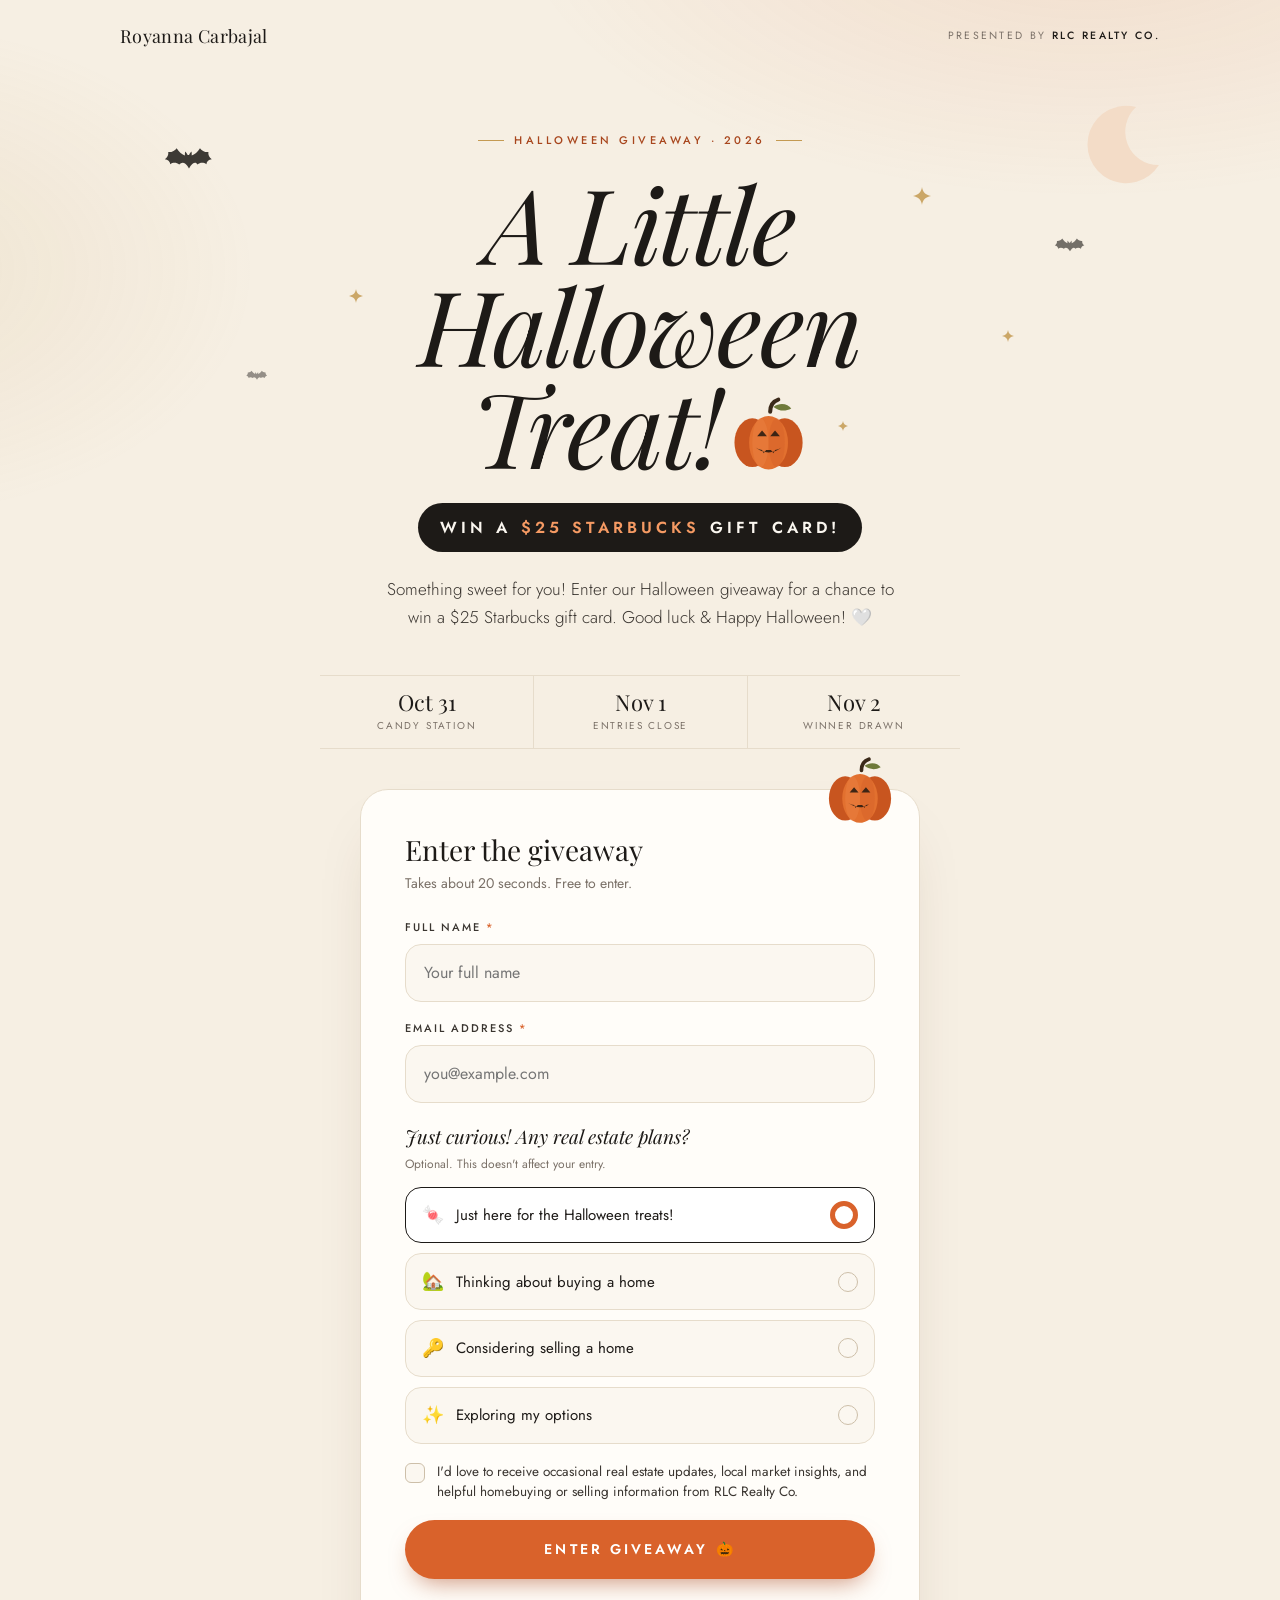
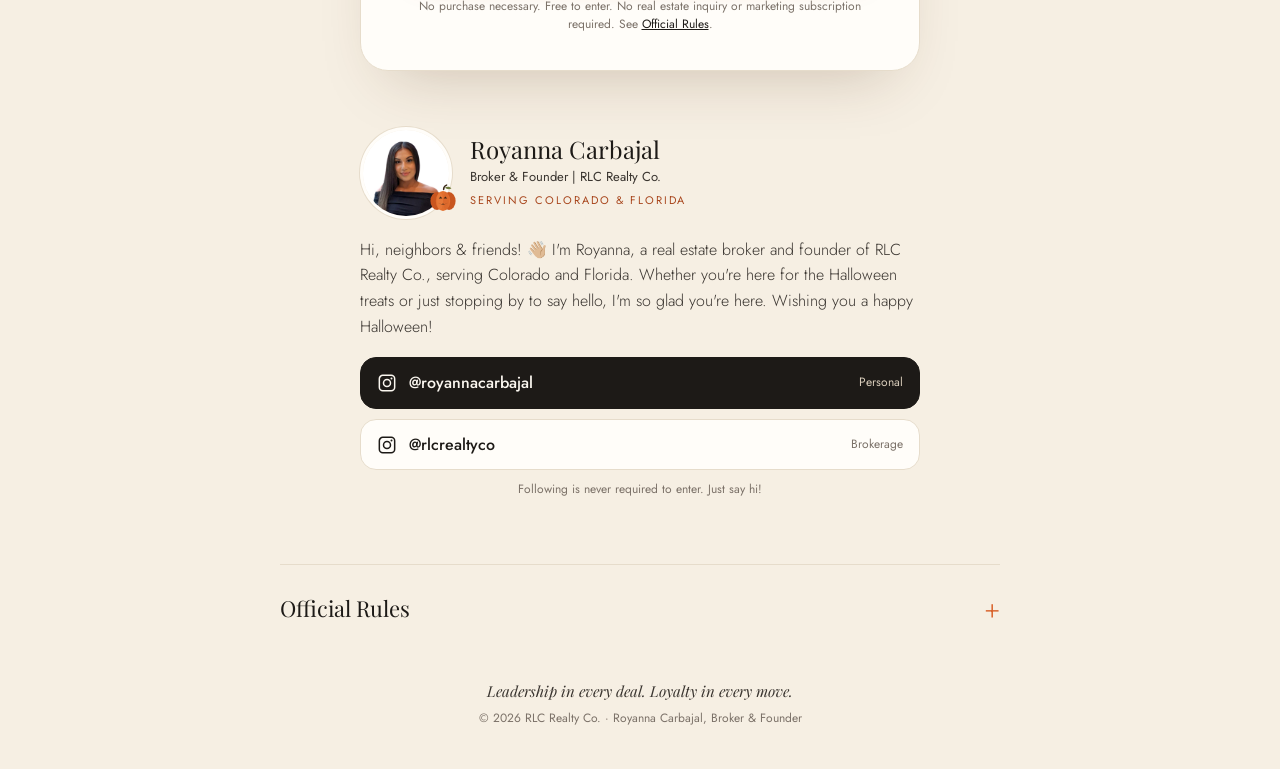
==== halloween/index.html @ 091393b0 "Add Halloween Giveaway 2026 landing page at /halloween Co-Authored-By: Claude Opus 5.5 <noreply@anth" ====
<!DOCTYPE html>
<html lang="en">
<head>
<meta charset="UTF-8" />
<meta name="viewport" content="width=device-width, initial-scale=1.0, viewport-fit=cover" />
<title>A Little Halloween Treat! 🎃 | Royanna Carbajal</title>
<meta name="description" content="Enter for a chance to win a $25 Starbucks gift card. A Halloween giveaway from Royanna Carbajal, presented by RLC Realty Co." />
<meta name="theme-color" content="#f6efe3" />
<meta property="og:title" content="A Little Halloween Treat! 🎃 Win a $25 Starbucks gift card" />
<meta property="og:description" content="Something sweet for you! Free to enter. Presented by RLC Realty Co." />
<meta property="og:image" content="https://www.royannacarbajal.com/halloween/royanna.jpg" />
<meta property="og:url" content="https://www.royannacarbajal.com/halloween" />
<meta property="og:type" content="website" />
<link rel="icon" href="data:image/svg+xml,<svg xmlns='http://www.w3.org/2000/svg' viewBox='0 0 100 100'><text y='.9em' font-size='90'>🎃</text></svg>" />
<link rel="preconnect" href="https://fonts.googleapis.com">
<link rel="preconnect" href="https://fonts.gstatic.com" crossorigin>
<link href="https://fonts.googleapis.com/css2?family=Playfair+Display:ital,wght@0,400;0,500;0,600;1,400;1,500&family=Jost:wght@300;400;500;600&display=swap" rel="stylesheet">
<style>
  :root {
    --cream: #f6efe3;
    --ivory: #fbf7f0;
    --paper: #fffdf9;
    --ink: #1d1a17;
    --charcoal: #3a3530;
    --muted: #7b7168;
    --line: #e6dccb;
    --pumpkin: #d9622b;
    --burnt: #a8461d;
    --gold: #c49a52;
    --blush: #f3dcc7;
  }
  * { box-sizing: border-box; margin: 0; padding: 0; }
  html { scroll-behavior: smooth; -webkit-text-size-adjust: 100%; }
  body {
    font-family: 'Jost', system-ui, sans-serif;
    font-weight: 400;
    color: var(--ink);
    background: var(--cream);
    line-height: 1.6;
    overflow-x: hidden;
  }
  /* soft paper grain + warm glow */
  body::before {
    content: ""; position: fixed; inset: 0; pointer-events: none; z-index: 0;
    background:
      radial-gradient(60rem 30rem at 85% -10%, rgba(217,98,43,.13), transparent 60%),
      radial-gradient(40rem 26rem at -10% 30%, rgba(196,154,82,.12), transparent 60%);
  }
  a { color: inherit; }
  .wrap { position: relative; z-index: 1; max-width: 1080px; margin: 0 auto; padding: 0 20px; }

  /* ---------- Top bar ---------- */
  .topbar { display: flex; justify-content: space-between; align-items: center; padding: 22px 0 0; gap: 12px; }
  .wordmark { font-family: 'Playfair Display', serif; font-size: 18px; letter-spacing: .02em; text-decoration: none; }
  .presented { font-size: 10.5px; letter-spacing: .22em; text-transform: uppercase; color: var(--muted); text-align: right; }
  .presented b { color: var(--ink); font-weight: 500; }

  /* ---------- Hero ---------- */
  .hero { position: relative; text-align: center; padding: 56px 0 36px; }
  .eyebrow {
    display: inline-flex; align-items: center; gap: 10px;
    font-size: 11px; letter-spacing: .32em; text-transform: uppercase; color: var(--burnt); font-weight: 500;
  }
  .eyebrow::before, .eyebrow::after { content: ""; width: 26px; height: 1px; background: var(--gold); }
  h1 {
    font-family: 'Playfair Display', serif; font-weight: 400; font-style: italic;
    font-size: clamp(44px, 11vw, 104px); line-height: .98; letter-spacing: -.02em;
    margin: 22px auto 0; max-width: 11ch;
  }
  h1 .pump { display: inline-block; width: .78em; height: .78em; vertical-align: -.06em; margin-left: .08em; }
  h1 .pump svg { width: 100%; height: 100%; animation: wobble 4.5s ease-in-out infinite; transform-origin: 50% 90%; }
  .prize {
    margin: 26px auto 0; display: inline-block;
    font-size: clamp(13px, 3.6vw, 16px); font-weight: 600; letter-spacing: .26em; text-transform: uppercase;
    padding: 12px 22px; border-radius: 999px; background: var(--ink); color: var(--ivory);
  }
  .prize em { font-style: normal; color: #f59a63; }
  .lede {
    max-width: 520px; margin: 24px auto 0; font-size: 17px; color: var(--charcoal); font-weight: 300;
  }

  /* floating decorations */
  .deco { position: absolute; pointer-events: none; color: var(--ink); opacity: .85; }
  .deco svg { display: block; width: 100%; height: 100%; }
  .bat1 { width: 54px; top: 34px; left: 4%; animation: flutter 7s ease-in-out infinite; }
  .bat2 { width: 34px; top: 120px; right: 7%; animation: flutter 9s ease-in-out -2s infinite; opacity: .6; }
  .bat3 { width: 24px; top: 250px; left: 12%; animation: flutter 8s ease-in-out -4s infinite; opacity: .45; }
  .star { color: var(--gold); animation: twinkle 3.2s ease-in-out infinite; }
  .s1 { width: 18px; top: 70px; right: 22%; }
  .s2 { width: 12px; top: 210px; right: 14%; animation-delay: -1s; }
  .s3 { width: 14px; top: 170px; left: 22%; animation-delay: -2s; }
  .s4 { width: 10px; top: 300px; right: 30%; animation-delay: -.5s; }
  .moon { width: 88px; top: 18px; right: -6px; color: var(--blush); opacity: 1; }

  @keyframes flutter { 0%,100% { transform: translate(0,0) rotate(-4deg); } 50% { transform: translate(14px,-12px) rotate(5deg); } }
  @keyframes twinkle { 0%,100% { transform: scale(1); opacity: .9; } 50% { transform: scale(.55); opacity: .35; } }
  @keyframes wobble { 0%,100% { transform: rotate(-4deg); } 50% { transform: rotate(4deg); } }

  /* ---------- Dates ribbon ---------- */
  .dates {
    display: grid; grid-template-columns: repeat(3, 1fr); max-width: 640px; margin: 8px auto 0;
    border-top: 1px solid var(--line); border-bottom: 1px solid var(--line);
  }
  .dates > div { padding: 14px 8px; text-align: center; }
  .dates > div + div { border-left: 1px solid var(--line); }
  .dates .d { font-family: 'Playfair Display', serif; font-size: 22px; line-height: 1.1; }
  .dates .l { font-size: 10px; letter-spacing: .18em; text-transform: uppercase; color: var(--muted); margin-top: 4px; }

  /* ---------- Card / form ---------- */
  .card {
    position: relative; max-width: 560px; margin: 40px auto 0;
    background: var(--paper); border: 1px solid var(--line); border-radius: 28px;
    padding: 36px 28px 30px; box-shadow: 0 30px 60px -30px rgba(80,45,15,.25);
  }
  .card .corner { position: absolute; width: 74px; top: -36px; right: 22px; }
  .card h2 { font-family: 'Playfair Display', serif; font-weight: 400; font-size: 28px; line-height: 1.15; }
  .card .sub { color: var(--muted); font-size: 14px; margin-top: 6px; }
  form { margin-top: 24px; display: grid; gap: 18px; }
  label.f { display: block; font-size: 11px; letter-spacing: .18em; text-transform: uppercase; font-weight: 500; margin-bottom: 8px; color: var(--charcoal); }
  label.f span { color: var(--pumpkin); }
  input[type=text], input[type=email] {
    width: 100%; font: inherit; font-size: 16px; color: var(--ink);
    padding: 15px 18px; border-radius: 16px; border: 1px solid var(--line); background: var(--ivory);
    transition: border-color .2s, box-shadow .2s, background .2s;
  }
  input[type=text]:focus, input[type=email]:focus { outline: none; border-color: var(--pumpkin); background: #fff; box-shadow: 0 0 0 4px rgba(217,98,43,.14); }
  input.bad { border-color: #c0392b; }
  .err { color: #b03a22; font-size: 13px; margin-top: 6px; display: none; }
  .err.show { display: block; }

  fieldset { border: 0; }
  legend { font-family: 'Playfair Display', serif; font-style: italic; font-size: 19px; margin-bottom: 4px; }
  .opt-note { font-size: 12px; color: var(--muted); margin-bottom: 12px; }
  .chips { display: grid; gap: 10px; }
  .chip { position: relative; }
  .chip input { position: absolute; opacity: 0; inset: 0; }
  .chip label {
    display: flex; align-items: center; gap: 12px; cursor: pointer;
    padding: 13px 16px; border-radius: 16px; border: 1px solid var(--line); background: var(--ivory);
    font-size: 15px; transition: all .2s;
  }
  .chip label .em { font-size: 18px; width: 22px; text-align: center; }
  .chip label::after {
    content: ""; margin-left: auto; width: 18px; height: 18px; border-radius: 50%;
    border: 1.5px solid #cdbfa9; transition: all .2s; flex: none;
  }
  .chip input:checked + label { border-color: var(--ink); background: #fff; }
  .chip input:checked + label::after { border: 5.5px solid var(--pumpkin); }
  .chip input:focus-visible + label { box-shadow: 0 0 0 4px rgba(217,98,43,.18); }

  .consent { display: flex; gap: 12px; align-items: flex-start; font-size: 13.5px; color: var(--charcoal); line-height: 1.5; cursor: pointer; }
  .consent input { appearance: none; flex: none; width: 20px; height: 20px; margin-top: 1px; border: 1.5px solid #cdbfa9; border-radius: 6px; background: var(--ivory); cursor: pointer; display: grid; place-items: center; }
  .consent input:checked { background: var(--ink); border-color: var(--ink); }
  .consent input:checked::after { content: ""; width: 5px; height: 10px; border: solid #fff; border-width: 0 2px 2px 0; transform: rotate(45deg) translate(-1px,-1px); }
  .consent input:focus-visible { box-shadow: 0 0 0 4px rgba(217,98,43,.18); }

  .hp { position: absolute; left: -9999px; width: 1px; height: 1px; overflow: hidden; }

  button.cta {
    width: 100%; font: inherit; font-size: 14px; font-weight: 600; letter-spacing: .22em; text-transform: uppercase;
    color: #fff; background: var(--pumpkin); border: 0; border-radius: 999px; padding: 18px 20px; cursor: pointer;
    box-shadow: 0 12px 24px -10px rgba(168,70,29,.6); transition: transform .15s, background .2s, box-shadow .2s;
  }
  button.cta:hover { background: var(--burnt); transform: translateY(-1px); }
  button.cta:active { transform: translateY(1px); }
  button.cta[disabled] { opacity: .65; cursor: wait; }
  .fine { font-size: 12px; color: var(--muted); text-align: center; line-height: 1.55; }
  .fine a { color: var(--ink); }
  .form-msg { text-align: center; font-size: 14px; padding: 12px 14px; border-radius: 14px; background: var(--blush); display: none; }
  .form-msg.show { display: block; }

  /* ---------- Thank you ---------- */
  #thanks { display: none; text-align: center; }
  #thanks.show { display: block; animation: rise .6s ease both; }
  #thanks h2 { font-size: clamp(34px, 9vw, 48px); font-style: italic; }
  #thanks .msg { margin: 14px auto 0; max-width: 420px; color: var(--charcoal); }
  .announce {
    margin: 26px auto 0; padding: 18px; border-radius: 20px; background: var(--ink); color: var(--ivory);
  }
  .announce .big { font-family: 'Playfair Display', serif; font-size: 24px; }
  .announce .small { font-size: 13px; opacity: .8; margin-top: 4px; }
  @keyframes rise { from { opacity: 0; transform: translateY(14px); } to { opacity: 1; transform: none; } }

  /* candy confetti */
  .confetti { position: fixed; inset: 0; pointer-events: none; z-index: 50; overflow: hidden; }
  .confetti i { position: absolute; top: -30px; font-style: normal; animation: fall linear forwards; }
  @keyframes fall { to { transform: translateY(110vh) rotate(540deg); } }

  /* ---------- Intro ---------- */
  .intro { max-width: 560px; margin: 56px auto 0; }
  .intro-head { display: flex; align-items: center; gap: 18px; }
  .avatar { position: relative; flex: none; width: 92px; height: 92px; }
  .avatar img { width: 100%; height: 100%; object-fit: cover; border-radius: 50%; border: 3px solid var(--paper); box-shadow: 0 0 0 1px var(--line); background: var(--blush); }
  .avatar .mini { position: absolute; right: -6px; bottom: -2px; width: 30px; }
  .intro .name { font-family: 'Playfair Display', serif; font-size: 24px; line-height: 1.15; }
  .intro .role { font-size: 13px; color: var(--charcoal); margin-top: 3px; }
  .intro .where { font-size: 11px; letter-spacing: .18em; text-transform: uppercase; color: var(--burnt); margin-top: 4px; }
  .intro p.hello { margin-top: 18px; color: var(--charcoal); font-weight: 300; font-size: 16px; }
  .socials { display: grid; gap: 10px; margin-top: 18px; }
  .ig {
    display: flex; align-items: center; gap: 12px; text-decoration: none;
    padding: 12px 16px; border-radius: 16px; border: 1px solid var(--line); background: var(--paper); transition: all .2s;
  }
  .ig:hover { border-color: var(--ink); transform: translateY(-1px); }
  .ig svg { width: 20px; height: 20px; flex: none; }
  .ig .h { font-weight: 500; }
  .ig .t { font-size: 12px; color: var(--muted); margin-left: auto; }
  .ig.primary { background: var(--ink); color: var(--ivory); border-color: var(--ink); }
  .ig.primary .t { color: #d9cdbb; }
  .follow-note { font-size: 12px; color: var(--muted); margin-top: 10px; text-align: center; }

  /* ---------- Rules ---------- */
  .rules { max-width: 720px; margin: 64px auto 0; border-top: 1px solid var(--line); padding-top: 22px; }
  .rules summary {
    cursor: pointer; list-style: none; display: flex; justify-content: space-between; align-items: center;
    font-family: 'Playfair Display', serif; font-size: 22px;
  }
  .rules summary::-webkit-details-marker { display: none; }
  .rules summary::after { content: "+"; font-family: 'Jost', sans-serif; font-weight: 300; font-size: 28px; color: var(--pumpkin); }
  .rules[open] summary::after { content: "–"; }
  .rules .body { font-size: 14px; color: var(--charcoal); margin-top: 14px; }
  .rules .body h3 { font-size: 11px; letter-spacing: .18em; text-transform: uppercase; font-weight: 600; margin: 18px 0 4px; color: var(--ink); }
  .rules .body p { margin-bottom: 6px; }

  footer { text-align: center; padding: 48px 0 40px; font-size: 12px; color: var(--muted); }
  footer .tag { font-family: 'Playfair Display', serif; font-style: italic; font-size: 15px; color: var(--charcoal); margin-bottom: 6px; }

  @media (max-width: 480px) {
    .wordmark { font-size: 16px; }
    .eyebrow { letter-spacing: .22em; font-size: 10.5px; }
    .eyebrow::before, .eyebrow::after { width: 14px; }
    .prize { letter-spacing: .12em; font-size: 12.5px; padding: 12px 18px; }
    .moon { width: 64px; top: 70px; }
  }
  @media (min-width: 720px) {
    .card { padding: 44px 44px 36px; }
    .hero { padding-top: 72px; }
  }
  @media (prefers-reduced-motion: reduce) {
    *, *::before, *::after { animation: none !important; transition: none !important; }
  }
</style>
</head>
<body>

<!-- reusable SVG shapes -->
<svg width="0" height="0" style="position:absolute" aria-hidden="true">
  <defs>
    <symbol id="bat" viewBox="0 0 64 32"><path fill="currentColor" d="M32 10c1.6-3 3-4 3-4s.4 3 .2 4.6c3.2-1 7.4-4.4 9.8-8.6 1.8 3 6 5 10 4.6-.6 3.4 1 6.4 4 8.4-3.6.4-6 2.6-6.4 6-3-2.2-7.2-2.4-10.6.2C40 18 36.4 18.6 32 26c-4.4-7.4-8-8-11.6-4.8-3.4-2.6-7.6-2.4-10.6-.2-.4-3.4-2.8-5.6-6.4-6 3-2 4.6-5 4-8.4 4 .4 8.2-1.6 10-4.6 2.4 4.2 6.6 7.6 9.8 8.6-.2-1.6.2-4.6.2-4.6s1.4 1 3 4z"/></symbol>
    <symbol id="star" viewBox="0 0 24 24"><path fill="currentColor" d="M12 0c.8 6.6 4.6 10.6 12 12-7.4 1.4-11.2 5.4-12 12-.8-6.6-4.6-10.6-12-12C7.4 10.6 11.2 6.6 12 0z"/></symbol>
    <symbol id="pumpkin" viewBox="0 0 100 100">
      <path d="M52 22c0-8 4-13 10-15" fill="none" stroke="#3b2a1a" stroke-width="5" stroke-linecap="round"/>
      <path d="M56 16c8-6 18-4 22 2-8 4-15 3-22-2z" fill="#6f7a3a"/>
      <ellipse cx="30" cy="60" rx="22" ry="30" fill="#c8551f"/>
      <ellipse cx="70" cy="60" rx="22" ry="30" fill="#c8551f"/>
      <ellipse cx="50" cy="60" rx="24" ry="33" fill="#e2702f"/>
      <ellipse cx="40" cy="60" rx="10" ry="30" fill="#ea8040" opacity=".55"/>
      <ellipse cx="60" cy="60" rx="10" ry="30" fill="#d5622a" opacity=".45"/>
      <path d="M36 52l6-7 6 7zM52 52l6-7 6 7z" fill="#2b1d12" opacity=".9"/>
      <path d="M34 66q16 12 32 0-4 3-8 3l-2 4-3-4h-6l-3 4-2-4q-4 0-8-3z" fill="#2b1d12" opacity=".9"/>
    </symbol>
    <symbol id="moon" viewBox="0 0 100 100"><path fill="currentColor" d="M66 8a44 44 0 1 0 26 66A38 38 0 0 1 66 8z"/></symbol>
    <symbol id="igicon" viewBox="0 0 24 24"><path fill="none" stroke="currentColor" stroke-width="1.8" d="M7 2.8h10A4.2 4.2 0 0 1 21.2 7v10a4.2 4.2 0 0 1-4.2 4.2H7A4.2 4.2 0 0 1 2.8 17V7A4.2 4.2 0 0 1 7 2.8z"/><circle cx="12" cy="12" r="4.2" fill="none" stroke="currentColor" stroke-width="1.8"/><circle cx="17.4" cy="6.6" r="1.2" fill="currentColor"/></symbol>
  </defs>
</svg>

<div class="wrap">
  <header class="topbar">
    <a class="wordmark" href="/">Royanna Carbajal</a>
    <div class="presented">Presented by <b>RLC&nbsp;Realty&nbsp;Co.</b></div>
  </header>

  <section class="hero" id="top">
    <span class="deco moon" aria-hidden="true"><svg><use href="#moon"/></svg></span>
    <span class="deco bat1" aria-hidden="true"><svg><use href="#bat"/></svg></span>
    <span class="deco bat2" aria-hidden="true"><svg><use href="#bat"/></svg></span>
    <span class="deco bat3" aria-hidden="true"><svg><use href="#bat"/></svg></span>
    <span class="deco star s1" aria-hidden="true"><svg><use href="#star"/></svg></span>
    <span class="deco star s2" aria-hidden="true"><svg><use href="#star"/></svg></span>
    <span class="deco star s3" aria-hidden="true"><svg><use href="#star"/></svg></span>
    <span class="deco star s4" aria-hidden="true"><svg><use href="#star"/></svg></span>

    <div class="eyebrow">Halloween Giveaway · 2026</div>
    <h1>A Little Halloween Treat!<span class="pump" role="img" aria-label="pumpkin"><svg><use href="#pumpkin"/></svg></span></h1>
    <div class="prize">Win a <em>$25 Starbucks</em> gift card!</div>
    <p class="lede">Something sweet for you! Enter our Halloween giveaway for a chance to win a $25 Starbucks gift card. Good luck &amp; Happy Halloween! 🤍</p>
  </section>

  <div class="dates" aria-label="Giveaway dates">
    <div><div class="d">Oct 31</div><div class="l">Candy station</div></div>
    <div><div class="d">Nov 1</div><div class="l">Entries close</div></div>
    <div><div class="d">Nov 2</div><div class="l">Winner drawn</div></div>
  </div>

  <main class="card" id="entry">
    <span class="corner" aria-hidden="true"><svg viewBox="0 0 100 100"><use href="#pumpkin"/></svg></span>

    <div id="entry-form">
      <h2>Enter the giveaway</h2>
      <p class="sub">Takes about 20 seconds. Free to enter.</p>

      <form id="form" novalidate>
        <input type="hidden" name="source" id="source" value="direct" />
        <div class="hp" aria-hidden="true"><label>Leave this empty <input type="text" name="website" id="website" tabindex="-1" autocomplete="off" /></label></div>

        <div>
          <label class="f" for="name">Full name <span>*</span></label>
          <input type="text" id="name" name="name" placeholder="Your full name" autocomplete="name" maxlength="120" required />
          <div class="err" id="name-err">Please enter your name.</div>
        </div>

        <div>
          <label class="f" for="email">Email address <span>*</span></label>
          <input type="email" id="email" name="email" placeholder="you@example.com" autocomplete="email" inputmode="email" maxlength="254" required />
          <div class="err" id="email-err">Please enter a valid email address.</div>
        </div>

        <fieldset>
          <legend>Just curious! Any real estate plans?</legend>
          <p class="opt-note">Optional. This doesn't affect your entry.</p>
          <div class="chips">
            <div class="chip"><input type="radio" name="interest" id="i1" value="halloween" checked><label for="i1"><span class="em">🍬</span>Just here for the Halloween treats!</label></div>
            <div class="chip"><input type="radio" name="interest" id="i2" value="buying"><label for="i2"><span class="em">🏡</span>Thinking about buying a home</label></div>
            <div class="chip"><input type="radio" name="interest" id="i3" value="selling"><label for="i3"><span class="em">🔑</span>Considering selling a home</label></div>
            <div class="chip"><input type="radio" name="interest" id="i4" value="exploring"><label for="i4"><span class="em">✨</span>Exploring my options</label></div>
          </div>
        </fieldset>

        <label class="consent">
          <input type="checkbox" id="optin" name="optin" />
          <span id="consent-text">I'd love to receive occasional real estate updates, local market insights, and helpful homebuying or selling information from RLC Realty Co.</span>
        </label>

        <div class="form-msg" id="form-msg" role="status" aria-live="polite"></div>

        <button type="submit" class="cta" id="submit">Enter Giveaway 🎃</button>
        <p class="fine">No purchase necessary. Free to enter. No real estate inquiry or marketing subscription required. See <a href="#rules" id="rules-link">Official Rules</a>.</p>
      </form>
    </div>

    <div id="thanks" role="status" aria-live="polite">
      <h2 id="thanks-title">You're Entered! 🎃🤍</h2>
      <p class="msg" id="thanks-msg">Thanks for entering our Halloween giveaway! You're officially in the running for a $25 Starbucks gift card. Good luck!</p>
      <div class="announce">
        <div class="big">Winner announced November 2!</div>
        <div class="small">The winner will be contacted by email on November 2.</div>
      </div>
    </div>
  </main>

  <section class="intro" aria-label="About Royanna">
    <div class="intro-head">
      <div class="avatar">
        <img src="royanna.jpg" alt="Royanna Carbajal" width="92" height="92" />
        <span class="mini" aria-hidden="true"><svg viewBox="0 0 100 100"><use href="#pumpkin"/></svg></span>
      </div>
      <div>
        <div class="name">Royanna Carbajal</div>
        <div class="role">Broker &amp; Founder | RLC Realty Co.</div>
        <div class="where">Serving Colorado &amp; Florida</div>
      </div>
    </div>
    <p class="hello" id="hello">Hi, neighbors &amp; friends! 👋🏼 I'm Royanna, a real estate broker and founder of RLC Realty Co., serving Colorado and Florida. Whether you're here for the Halloween treats or just stopping by to say hello, I'm so glad you're here. Wishing you a happy Halloween!</p>
    <div class="socials">
      <a class="ig primary" href="https://www.instagram.com/royannacarbajal/" target="_blank" rel="noopener">
        <svg><use href="#igicon"/></svg><span class="h">@royannacarbajal</span><span class="t">Personal</span>
      </a>
      <a class="ig" href="https://www.instagram.com/rlcrealtyco/" target="_blank" rel="noopener">
        <svg><use href="#igicon"/></svg><span class="h">@rlcrealtyco</span><span class="t">Brokerage</span>
      </a>
    </div>
    <p class="follow-note">Following is never required to enter. Just say hi!</p>
  </section>

  <details class="rules" id="rules">
    <summary>Official Rules</summary>
    <div class="body">
      <p><strong>A Little Halloween Treat! Giveaway 2026.</strong> NO PURCHASE NECESSARY TO ENTER OR WIN. A purchase will not increase your chances of winning. Void where prohibited.</p>
      <h3>Sponsor</h3>
      <p>RLC Realty Co., 2730 SW 3rd Ave, Ste 701, Miami, FL 33129 · info@rlcrealtyco.com (“Sponsor”). Hosted by Royanna Carbajal, Broker &amp; Founder.</p>
      <h3>Eligibility</h3>
      <p>Open to legal residents of the 50 United States and the District of Columbia who are at least 18 years old (or the age of majority in their state of residence, if older) at the time of entry. Employees of Sponsor and their immediate family and household members are not eligible. Subject to all applicable laws.</p>
      <h3>Entry period</h3>
      <p>Entries open October 30, 2026 and close November 1, 2026 at 11:59 PM Mountain Time. Entries received after the deadline will not be accepted.</p>
      <h3>How to enter</h3>
      <p>Complete the entry form on this page with your full name and a valid email address. Limit one (1) entry per person and per email address. Duplicate entries are not counted. No real estate inquiry, social media follow, or marketing subscription is required. Answering the optional real estate question or opting in to emails does not affect your chances of winning.</p>
      <h3>Prize</h3>
      <p>One (1) $25 Starbucks gift card (approximate retail value: $25). One winner. No cash alternative or substitution except at Sponsor's discretion. Gift card subject to its issuer's terms.</p>
      <h3>Winner selection &amp; notification</h3>
      <p>One winner will be selected at random from all eligible entries on or about November 2, 2026. Odds of winning depend on the number of eligible entries received. The winner will be notified by email on November 2, 2026 and must respond within 72 hours of notification. If the winner does not respond in time, is ineligible, or the prize notification is undeliverable, the prize may be forfeited and an alternate winner selected at random from the remaining eligible entries.</p>
      <h3>Privacy</h3>
      <p>Information you submit is collected by RLC Realty Co. and used to administer this giveaway and contact the winner. Your answer to the optional real estate question helps us understand our community. We'll only send marketing emails if you check the separate opt-in box, and you may unsubscribe at any time. We do not sell your personal information. The winner's personal information will not be published.</p>
      <h3>General</h3>
      <p>By entering, participants agree to these Official Rules and Sponsor's decisions, which are final. Sponsor is not responsible for lost, late, incomplete, or misdirected entries or technical failures. Sponsor may cancel or modify the giveaway if fraud or technical problems compromise its integrity. To the extent permitted by law, participants release Sponsor from liability arising from participation or the prize. This giveaway is in no way sponsored, endorsed, administered by, or associated with Instagram, Meta, or Starbucks.</p>
    </div>
  </details>

  <footer>
    <div class="tag">Leadership in every deal. Loyalty in every move.</div>
    <div>© 2026 RLC Realty Co. · Royanna Carbajal, Broker &amp; Founder</div>
  </footer>
</div>

<script>
(function () {
  var SB_URL = 'https://rmpynvmsigwpyhiparqq.supabase.co';
  var SB_KEY = 'sb_publishable_CrjMrils_yUmV8s_I0QvnA_UzBEbL7f';
  var CAMPAIGN = 'halloween-2026';

  // Tracking: capture ?source= and all original URL params (saved only on submit)
  var params = new URLSearchParams(location.search);
  var raw = {};
  params.forEach(function (v, k) { if (Object.keys(raw).length < 15) raw[k.slice(0, 40)] = v.slice(0, 200); });
  var src = (params.get('source') || params.get('utm_source') || '').toLowerCase().trim();
  document.getElementById('source').value = src || 'direct';

  var form = document.getElementById('form');
  var nameEl = document.getElementById('name');
  var emailEl = document.getElementById('email');
  var btn = document.getElementById('submit');
  var msg = document.getElementById('form-msg');
  var EMAIL_RE = /^[^\s@]+@[^\s@]+\.[^\s@]{2,}$/;

  function setErr(el, id, on) { el.classList.toggle('bad', on); document.getElementById(id).classList.toggle('show', on); }
  function showMsg(t) { msg.textContent = t; msg.classList.add('show'); }

  document.getElementById('rules-link').addEventListener('click', function () {
    document.getElementById('rules').open = true;
  });

  form.addEventListener('submit', function (e) {
    e.preventDefault();
    msg.classList.remove('show');
    var name = nameEl.value.trim().replace(/\s+/g, ' ');
    var email = emailEl.value.trim().toLowerCase();
    var badName = name.length < 2, badEmail = !EMAIL_RE.test(email);
    setErr(nameEl, 'name-err', badName);
    setErr(emailEl, 'email-err', badEmail);
    if (badName) { nameEl.focus(); return; }
    if (badEmail) { emailEl.focus(); return; }
    if (document.getElementById('website').value) { done('entered'); return; } // bot honeypot

    btn.disabled = true; btn.textContent = 'Entering…';
    fetch(SB_URL + '/rest/v1/rpc/enter_campaign', {
      method: 'POST',
      headers: { 'Content-Type': 'application/json', 'apikey': SB_KEY },
      body: JSON.stringify({
        p_slug: CAMPAIGN,
        p_name: name,
        p_email: email,
        p_source: document.getElementById('source').value,
        p_params: raw,
        p_interest: (form.querySelector('input[name=interest]:checked') || {}).value || 'halloween',
        p_opt_in: document.getElementById('optin').checked,
        p_consent_text: document.getElementById('consent-text').textContent
      })
    })
      .then(function (r) { return r.json().then(function (j) { return { ok: r.ok, j: j }; }); })
      .then(function (res) {
        if (!res.ok) throw new Error('save failed');
        var s = res.j;
        if (s === 'entered' || s === 'duplicate') return done(s);
        if (s === 'closed') return reset('Entries for this giveaway are now closed. Thank you so much for stopping by! 🎃');
        if (s === 'not_open') return reset('Entries aren\'t open just yet. Please check back soon! 🎃');
        if (s === 'invalid') return reset('Please double-check your name and email address.');
        throw new Error('unexpected');
      })
      .catch(function () { reset('Hmm, something went wrong. Please try again in a moment.'); });
  });

  function reset(t) { btn.disabled = false; btn.textContent = 'Enter Giveaway 🎃'; showMsg(t); }

  function done(state) {
    if (state === 'duplicate') {
      document.getElementById('thanks-title').textContent = 'Looks like you\'ve already entered! 🎃';
      document.getElementById('thanks-msg').textContent = 'You\'re all set. Good luck!';
    }
    document.getElementById('entry-form').style.display = 'none';
    document.getElementById('thanks').classList.add('show');
    document.getElementById('hello').textContent = 'Thanks for stopping by! I\'m Royanna, your neighbor & local real estate connection in Colorado and Florida! I\'d love to connect with you on Instagram!';
    document.getElementById('entry').scrollIntoView({ behavior: 'smooth', block: 'start' });
    if (state === 'entered') confetti();
  }

  function confetti() {
    if (window.matchMedia('(prefers-reduced-motion: reduce)').matches) return;
    var box = document.createElement('div'); box.className = 'confetti';
    var bits = ['🍬', '🎃', '🍭', '✦', '🍫', '🤍'];
    for (var i = 0; i < 34; i++) {
      var b = document.createElement('i');
      b.textContent = bits[i % bits.length];
      b.style.left = Math.random() * 100 + 'vw';
      b.style.fontSize = (14 + Math.random() * 16) + 'px';
      b.style.color = '#c49a52';
      b.style.animationDuration = (2.4 + Math.random() * 2) + 's';
      b.style.animationDelay = (Math.random() * .6) + 's';
      box.appendChild(b);
    }
    document.body.appendChild(box);
    setTimeout(function () { box.remove(); }, 5200);
  }
})();
</script>
</body>
</html>
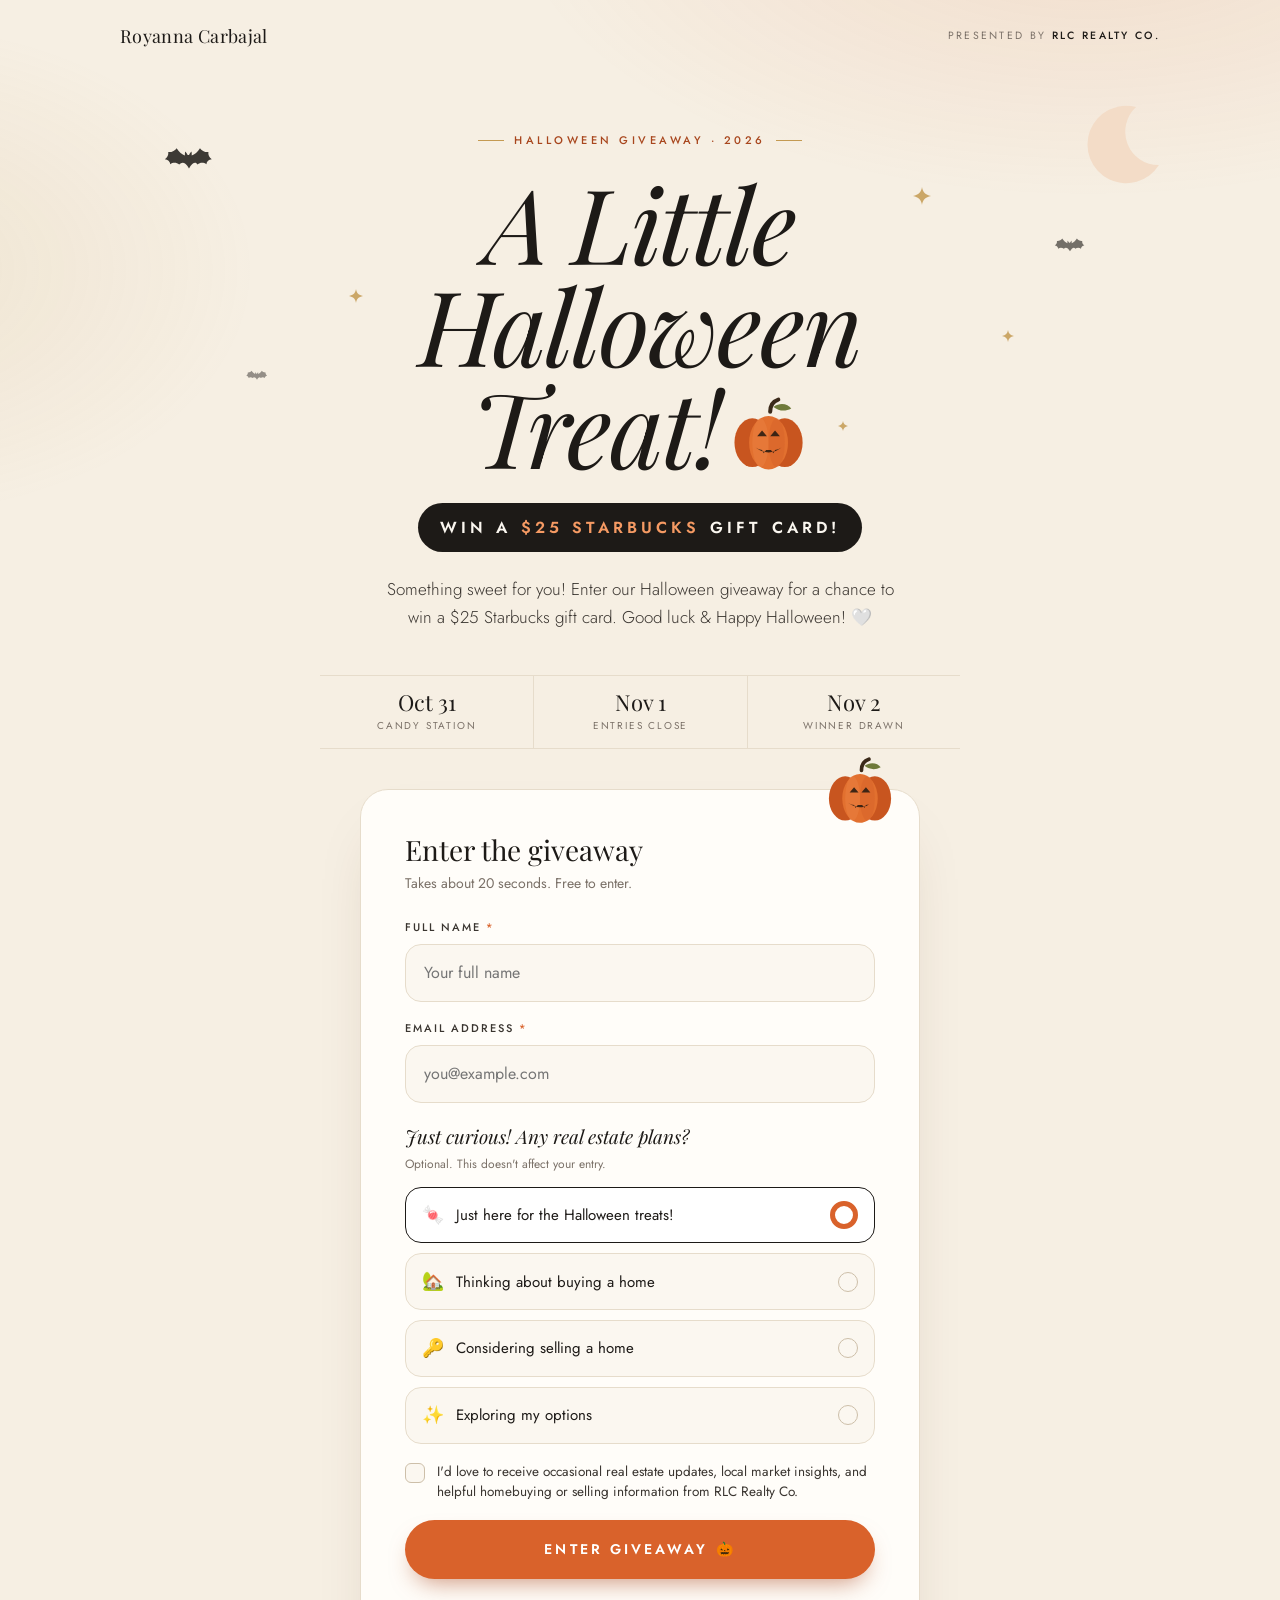
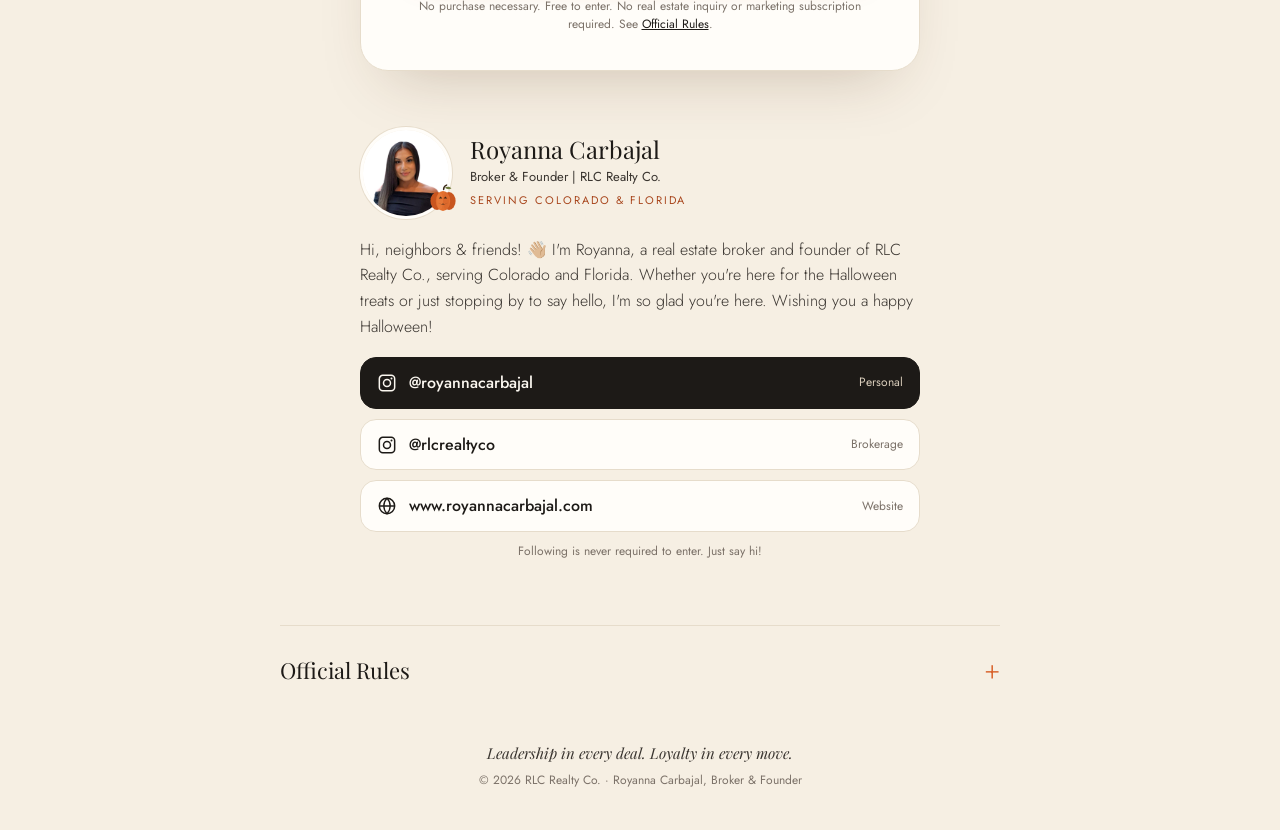
==== commit 51429a84: "Halloween page: thank-you wording, add website link Co-Authored-By: Claude Opus 5.5 <noreply@anthrop" ====
--- a/halloween/index.html
+++ b/halloween/index.html
@@ -351,7 +351,7 @@
   <section class="intro" aria-label="About Royanna">
     <div class="intro-head">
       <div class="avatar">
-        <img src="royanna.jpg" alt="Royanna Carbajal" width="92" height="92" />
+        <img src="/halloween/royanna.jpg" alt="Royanna Carbajal" width="92" height="92" />
         <span class="mini" aria-hidden="true"><svg viewBox="0 0 100 100"><use href="#pumpkin"/></svg></span>
       </div>
       <div>
@@ -367,6 +367,9 @@
       </a>
       <a class="ig" href="https://www.instagram.com/rlcrealtyco/" target="_blank" rel="noopener">
         <svg><use href="#igicon"/></svg><span class="h">@rlcrealtyco</span><span class="t">Brokerage</span>
+      </a>
+      <a class="ig" href="https://www.royannacarbajal.com" target="_blank" rel="noopener">
+        <svg viewBox="0 0 24 24"><circle cx="12" cy="12" r="9.2" fill="none" stroke="currentColor" stroke-width="1.8"/><path d="M2.8 12h18.4M12 2.8c2.6 2.6 3.8 5.6 3.8 9.2s-1.2 6.6-3.8 9.2c-2.6-2.6-3.8-5.6-3.8-9.2S9.4 5.4 12 2.8z" fill="none" stroke="currentColor" stroke-width="1.6"/></svg><span class="h">www.royannacarbajal.com</span><span class="t">Website</span>
       </a>
     </div>
     <p class="follow-note">Following is never required to enter. Just say hi!</p>
@@ -477,7 +480,7 @@
     }
     document.getElementById('entry-form').style.display = 'none';
     document.getElementById('thanks').classList.add('show');
-    document.getElementById('hello').textContent = 'Thanks for stopping by! I\'m Royanna, your neighbor & local real estate connection in Colorado and Florida! I\'d love to connect with you on Instagram!';
+    document.getElementById('hello').textContent = 'Thanks for stopping by! I\'m Royanna, your neighbor & local real estate connection in Colorado and Florida. I\'d love to connect with you on Instagram!';
     document.getElementById('entry').scrollIntoView({ behavior: 'smooth', block: 'start' });
     if (state === 'entered') confetti();
   }
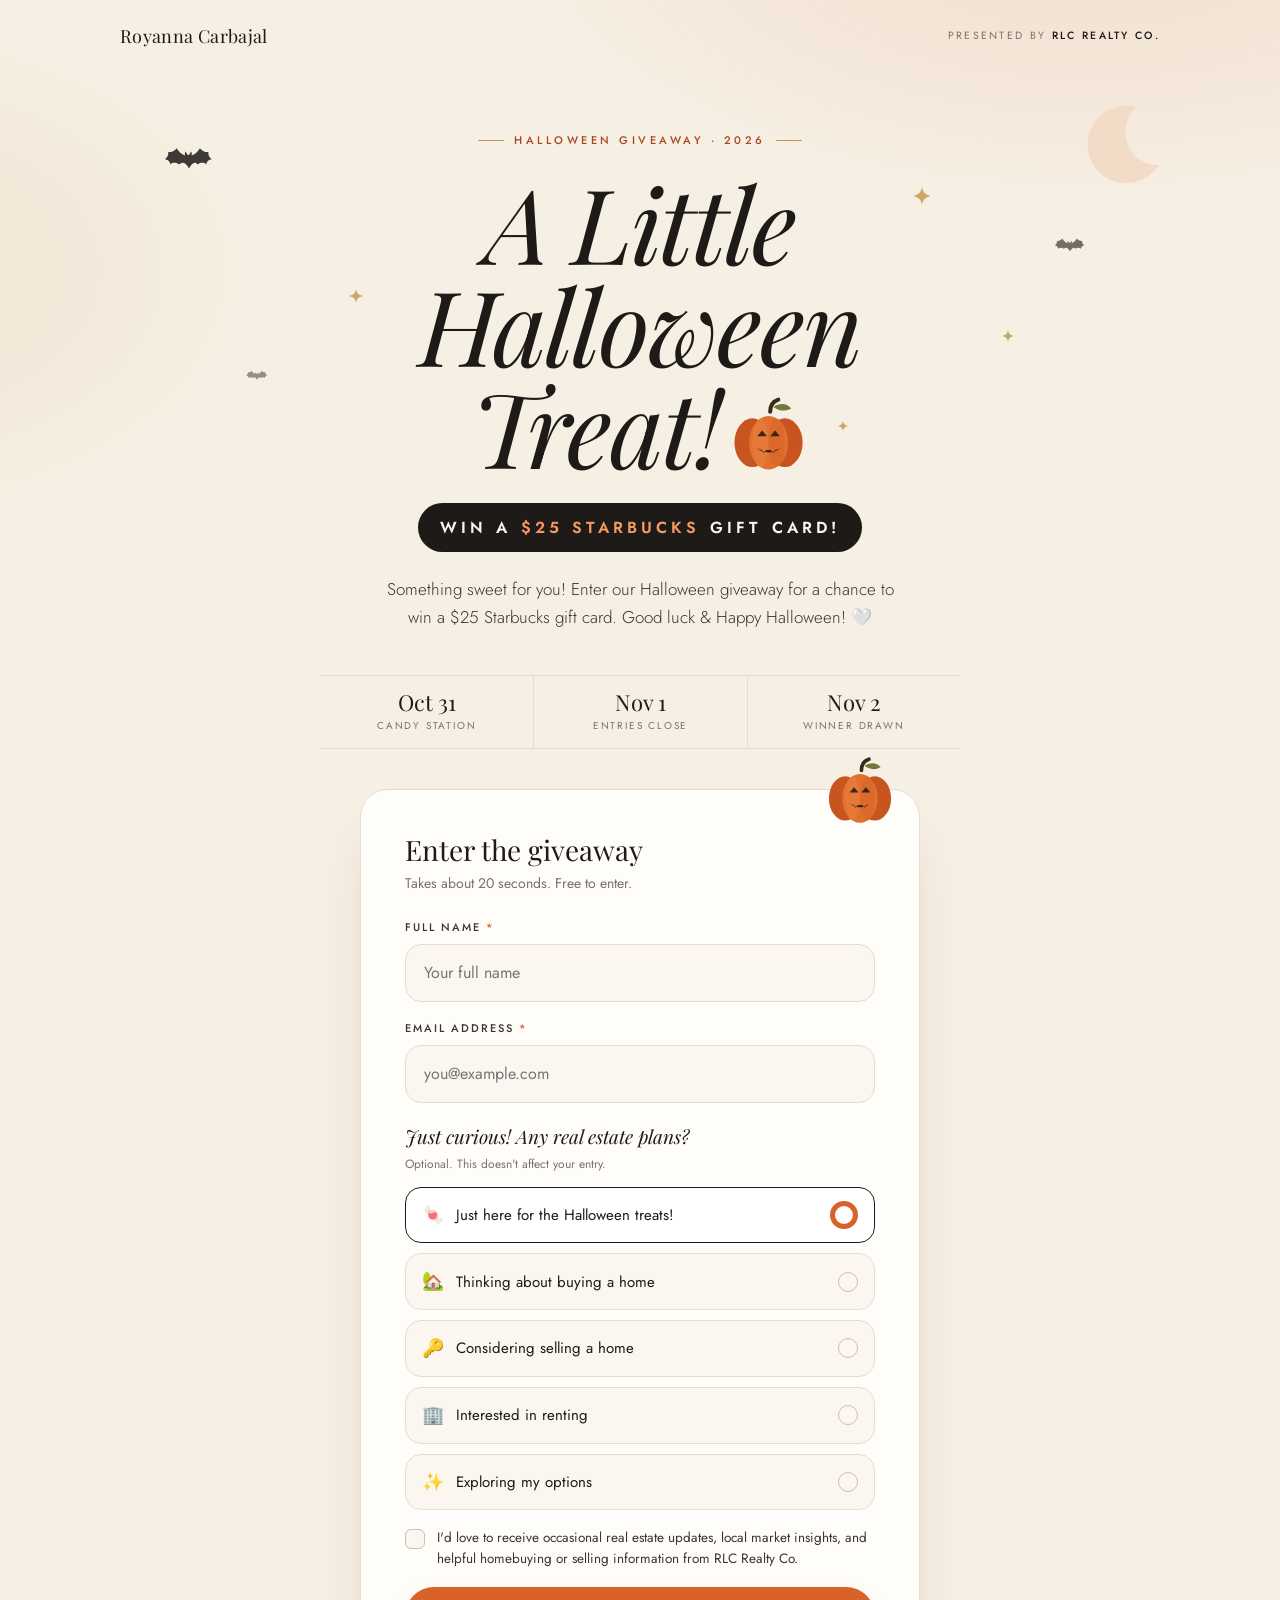
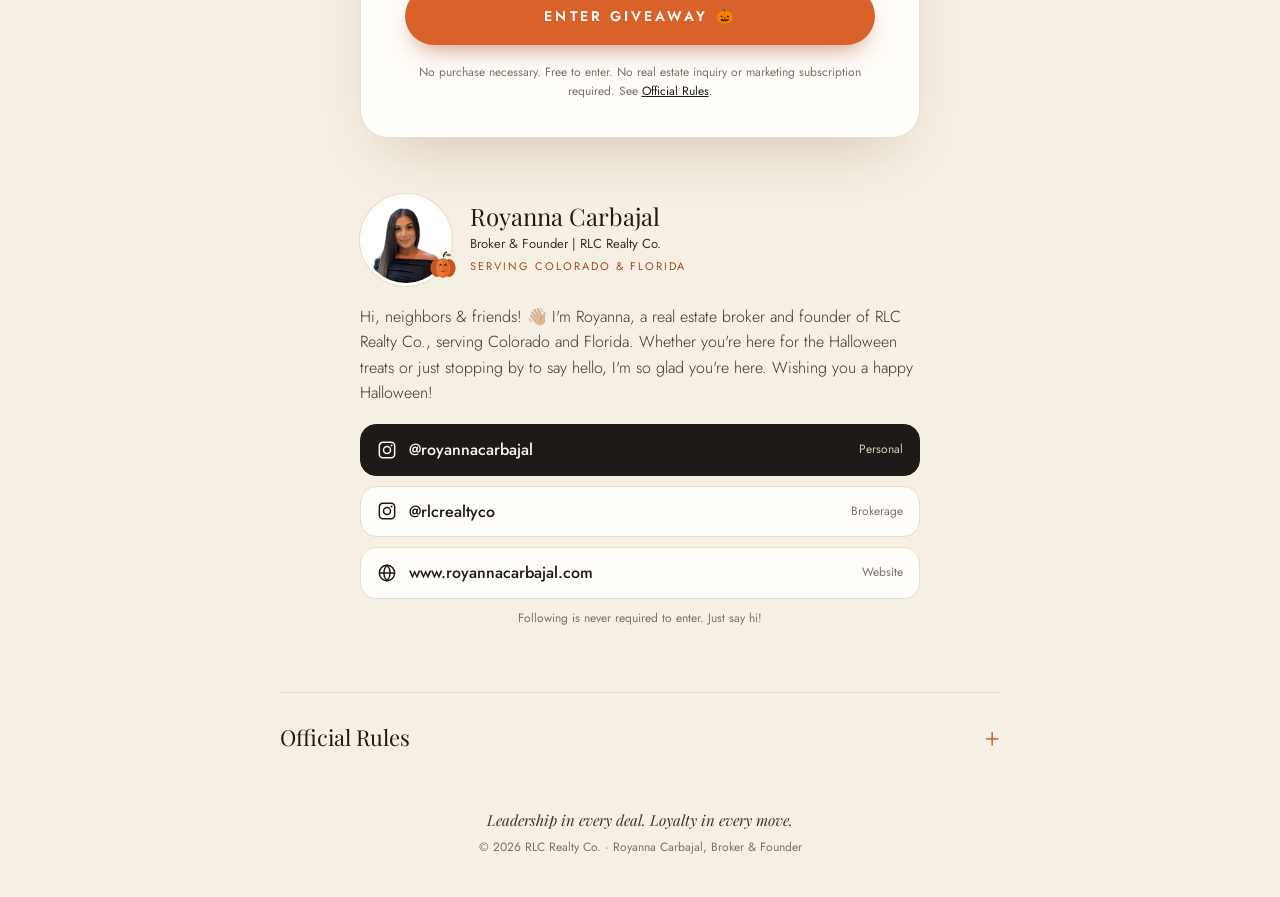
==== commit 1f367d77: "Halloween page: add renting interest option Co-Authored-By: Claude Opus 5.5 <noreply@anthropic.com>" ====
--- a/halloween/index.html
+++ b/halloween/index.html
@@ -322,6 +322,7 @@
             <div class="chip"><input type="radio" name="interest" id="i1" value="halloween" checked><label for="i1"><span class="em">🍬</span>Just here for the Halloween treats!</label></div>
             <div class="chip"><input type="radio" name="interest" id="i2" value="buying"><label for="i2"><span class="em">🏡</span>Thinking about buying a home</label></div>
             <div class="chip"><input type="radio" name="interest" id="i3" value="selling"><label for="i3"><span class="em">🔑</span>Considering selling a home</label></div>
+            <div class="chip"><input type="radio" name="interest" id="i5" value="renting"><label for="i5"><span class="em">🏢</span>Interested in renting</label></div>
             <div class="chip"><input type="radio" name="interest" id="i4" value="exploring"><label for="i4"><span class="em">✨</span>Exploring my options</label></div>
           </div>
         </fieldset>
